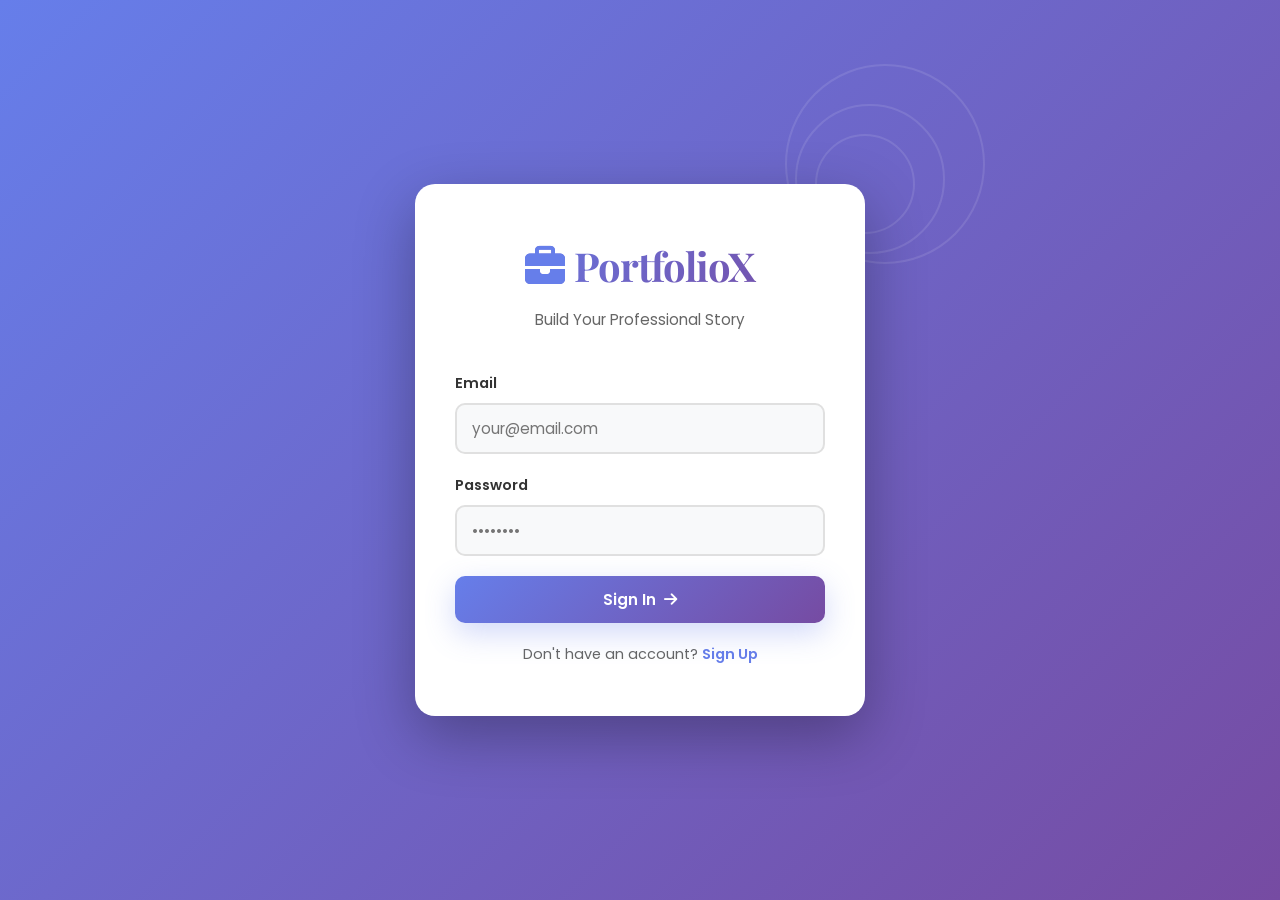
==== index.html @ dae6ba57 "First Commit" ====
<!DOCTYPE html>
<html lang="en">
<head>
    <meta charset="UTF-8">
    <meta name="viewport" content="width=device-width, initial-scale=1.0">
    <title>PortfolioX - Developer Portfolio Builder</title>
    <link rel="stylesheet" href="style.css">
    <link href="https://cdnjs.cloudflare.com/ajax/libs/font-awesome/6.4.0/css/all.min.css" rel="stylesheet">
    <link href="https://fonts.googleapis.com/css2?family=Poppins:wght@300;400;600;700;800&family=Playfair+Display:wght@700&family=Inter:wght@300;400;600&display=swap" rel="stylesheet">
</head>
<body>
    <!-- Auth Section -->
    <div id="authSection" class="auth-section active">
        <!-- Login Form -->
        <div id="loginForm" class="auth-form active">
            <div class="auth-container">
                <div class="auth-header">
                    <h1 class="logo"><i class="fas fa-briefcase"></i> PortfolioX</h1>
                    <p class="subtitle">Build Your Professional Story</p>
                </div>
                <form onsubmit="handleLogin(event)">
                    <div class="form-group">
                        <label for="loginEmail">Email</label>
                        <input type="email" id="loginEmail" required placeholder="your@email.com">
                    </div>
                    <div class="form-group">
                        <label for="loginPassword">Password</label>
                        <input type="password" id="loginPassword" required placeholder="••••••••">
                    </div>
                    <button type="submit" class="btn btn-primary btn-block">
                        <span>Sign In</span>
                        <i class="fas fa-arrow-right"></i>
                    </button>
                </form>
                <p class="auth-toggle">Don't have an account? <a href="#" onclick="toggleAuthForm(event)">Sign Up</a></p>
            </div>
            <div class="auth-decoration">
                <div class="circle circle-1"></div>
                <div class="circle circle-2"></div>
                <div class="circle circle-3"></div>
            </div>
        </div>

        <!-- Signup Form -->
        <div id="signupForm" class="auth-form">
            <div class="auth-container">
                <div class="auth-header">
                    <h1 class="logo"><i class="fas fa-briefcase"></i> PortfolioX</h1>
                    <p class="subtitle">Create Your Account</p>
                </div>
                <form onsubmit="handleSignup(event)">
                    <div class="form-group">
                        <label for="signupName">Full Name</label>
                        <input type="text" id="signupName" required placeholder="John Doe">
                    </div>
                    <div class="form-group">
                        <label for="signupEmail">Email</label>
                        <input type="email" id="signupEmail" required placeholder="your@email.com">
                    </div>
                    <div class="form-group">
                        <label for="signupPassword">Password</label>
                        <input type="password" id="signupPassword" required placeholder="••••••••" minlength="6">
                    </div>
                    <div class="form-group">
                        <label for="signupPassword2">Confirm Password</label>
                        <input type="password" id="signupPassword2" required placeholder="••••••••" minlength="6">
                    </div>
                    <button type="submit" class="btn btn-primary btn-block">
                        <span>Create Account</span>
                        <i class="fas fa-arrow-right"></i>
                    </button>
                </form>
                <p class="auth-toggle">Already have an account? <a href="#" onclick="toggleAuthForm(event)">Sign In</a></p>
            </div>
            <div class="auth-decoration">
                <div class="circle circle-1"></div>
                <div class="circle circle-2"></div>
                <div class="circle circle-3"></div>
            </div>
        </div>
    </div>

    <!-- Main App Section -->
    <div id="appSection" class="app-section">
        <!-- Navigation -->
        <nav class="navbar">
            <div class="nav-brand">
                <i class="fas fa-briefcase"></i> PortfolioX
            </div>
            <div class="nav-tabs">
                <button class="nav-tab active" data-tab="dashboard"><i class="fas fa-th-large"></i> Dashboard</button>
                <button class="nav-tab" data-tab="editor"><i class="fas fa-edit"></i> Editor</button>
                <button class="nav-tab" data-tab="preview"><i class="fas fa-eye"></i> Preview</button>
                <button class="nav-tab" data-tab="settings"><i class="fas fa-cog"></i> Settings</button>
            </div>
            <div class="nav-user">
                <span id="userName" class="username"></span>
                <button class="btn btn-small" onclick="logout()">
                    <i class="fas fa-sign-out-alt"></i>
                </button>
            </div>
        </nav>

        <!-- Dashboard Tab -->
        <div id="dashboard" class="tab-content active">
            <div class="dashboard-header">
                <h2>Welcome back, <span id="dashboardName"></span>! 👋</h2>
                <p>Manage your professional portfolio</p>
            </div>

            <div class="dashboard-grid">
                <!-- Profile Card -->
                <div class="dashboard-card" onclick="switchTab('editor')">
                    <div class="card-icon" style="background: linear-gradient(135deg, #667eea 0%, #764ba2 100%);">
                        <i class="fas fa-user"></i>
                    </div>
                    <h3>Profile</h3>
                    <p>Update your bio and personal info</p>
                    <span class="card-action">Edit <i class="fas fa-arrow-right"></i></span>
                </div>

                <!-- Skills Card -->
                <div class="dashboard-card" onclick="switchTab('editor')">
                    <div class="card-icon" style="background: linear-gradient(135deg, #f093fb 0%, #f5576c 100%);">
                        <i class="fas fa-code"></i>
                    </div>
                    <h3>Skills</h3>
                    <p>Add your technical skills</p>
                    <span class="card-action">Edit <i class="fas fa-arrow-right"></i></span>
                </div>

                <!-- Projects Card -->
                <div class="dashboard-card" onclick="switchTab('editor')">
                    <div class="card-icon" style="background: linear-gradient(135deg, #4facfe 0%, #00f2fe 100%);">
                        <i class="fas fa-project-diagram"></i>
                    </div>
                    <h3>Projects</h3>
                    <p>Showcase your best work</p>
                    <span class="card-action">Edit <i class="fas fa-arrow-right"></i></span>
                </div>

                <!-- Experience Card -->
                <div class="dashboard-card" onclick="switchTab('editor')">
                    <div class="card-icon" style="background: linear-gradient(135deg, #fa709a 0%, #fee140 100%);">
                        <i class="fas fa-briefcase"></i>
                    </div>
                    <h3>Experience</h3>
                    <p>Add your work history</p>
                    <span class="card-action">Edit <i class="fas fa-arrow-right"></i></span>
                </div>

                <!-- Templates Card -->
                <div class="dashboard-card" onclick="switchTab('editor')">
                    <div class="card-icon" style="background: linear-gradient(135deg, #a8edea 0%, #fed6e3 100%);">
                        <i class="fas fa-palette"></i>
                    </div>
                    <h3>Templates</h3>
                    <p>Choose your portfolio design</p>
                    <span class="card-action">Select <i class="fas fa-arrow-right"></i></span>
                </div>

                <!-- Download Card -->
                <div class="dashboard-card" onclick="downloadPortfolio()">
                    <div class="card-icon" style="background: linear-gradient(135deg, #ff9a56 0%, #ff6a88 100%);">
                        <i class="fas fa-download"></i>
                    </div>
                    <h3>Download</h3>
                    <p>Get your portfolio as HTML</p>
                    <span class="card-action">Download <i class="fas fa-arrow-right"></i></span>
                </div>
            </div>
        </div>

        <!-- Editor Tab -->
        <div id="editor" class="tab-content">
            <div class="editor-header">
                <h2>Portfolio Editor</h2>
                <div class="template-selector">
                    <label>Template:</label>
                    <select id="templateSelect" onchange="changeTemplate()">
                        <option value="modern">Modern Minimalist</option>
                        <option value="creative">Creative Professional</option>
                        <option value="elegant">Elegant Classic</option>
                        <option value="vibrant">Vibrant Dynamic</option>
                    </select>
                </div>
            </div>

            <div class="editor-container">
                <!-- Forms Panel -->
                <div class="editor-forms">
                    <div class="form-section">
                        <h3><i class="fas fa-user-circle"></i> Personal Info</h3>
                        <div class="form-group">
                            <label>Profile Picture</label>
                            <div class="profile-picture-upload">
                                <input type="file" id="profilePictureInput" accept="image/*" onchange="handleProfilePictureUpload(event)">
                                <div class="profile-picture-preview">
                                    <img id="profilePicturePreview" src="" alt="Profile Picture" style="display: none;">
                                    <div class="profile-picture-placeholder" id="profilePicturePlaceholder">
                                        <i class="fas fa-camera"></i>
                                        <span>Click to upload photo</span>
                                    </div>
                                </div>
                                <button type="button" class="btn btn-secondary" onclick="removeProfilePicture()" style="margin-top: 10px;">Remove Picture</button>
                            </div>
                        </div>
                        <div class="form-group">
                            <label>Full Name</label>
                            <input type="text" id="formName" placeholder="Your Full Name" onchange="updatePreview()">
                        </div>
                        <div class="form-group">
                            <label>Email</label>
                            <input type="email" id="formEmail" placeholder="your@email.com" onchange="updatePreview()">
                        </div>
                        <div class="form-group">
                            <label>Phone</label>
                            <input type="tel" id="formPhone" placeholder="+1 (555) 123-4567" onchange="updatePreview()">
                        </div>
                        <div class="form-group">
                            <label>Location</label>
                            <input type="text" id="formLocation" placeholder="City, Country" onchange="updatePreview()">
                        </div>
                        <div class="form-group">
                            <label>Professional Title</label>
                            <input type="text" id="formTitle" placeholder="e.g., Full Stack Developer" onchange="updatePreview()">
                        </div>
                        <div class="form-group">
                            <label>Bio</label>
                            <textarea id="formBio" placeholder="Tell your professional story..." onchange="updatePreview()"></textarea>
                            <button type="button" class="btn btn-small btn-secondary" onclick="generateBio()">
                                <i class="fas fa-sparkles"></i> Generate with AI
                            </button>
                        </div>
                    </div>

                    <div class="form-section">
                        <h3><i class="fas fa-code"></i> Skills</h3>
                        <div id="skillsList" class="list-container"></div>
                        <button type="button" class="btn btn-secondary" onclick="addSkill()">+ Add Skill</button>
                    </div>

                    <div class="form-section">
                        <h3><i class="fas fa-briefcase"></i> Experience</h3>
                        <div id="experienceList" class="list-container"></div>
                        <button type="button" class="btn btn-secondary" onclick="addExperience()">+ Add Experience</button>
                    </div>

                    <div class="form-section">
                        <h3><i class="fas fa-project-diagram"></i> Projects</h3>
                        <div id="projectsList" class="list-container"></div>
                        <button type="button" class="btn btn-secondary" onclick="addProject()">+ Add Project</button>
                    </div>

                    <div class="form-section">
                        <h3><i class="fas fa-link"></i> Social Links</h3>
                        <div id="socialList" class="list-container"></div>
                        <button type="button" class="btn btn-secondary" onclick="addSocial()">+ Add Link</button>
                    </div>
                </div>

                <!-- Preview Panel -->
                <div class="editor-preview">
                    <div class="preview-header">
                        <h3>Live Preview</h3>
                        <span class="preview-info">Updates in real-time</span>
                    </div>
                    <div id="livePreview" class="preview-content"></div>
                </div>
            </div>
        </div>

        <!-- Preview Tab -->
        <div id="preview" class="tab-content">
            <div class="preview-header-section">
                <h2>Portfolio Preview</h2>
                <div class="preview-actions">
                    <button class="btn btn-secondary" onclick="copyPublicUrl()">
                        <i class="fas fa-link"></i> Copy Public Link
                    </button>
                    <button class="btn btn-secondary" onclick="downloadPortfolio()">
                        <i class="fas fa-download"></i> Download
                    </button>
                </div>
            </div>
            <div id="fullPreview" class="full-preview"></div>
        </div>

        <!-- Settings Tab -->
        <div id="settings" class="tab-content">
            <div class="settings-container">
                <h2>Settings</h2>

                <div class="settings-section">
                    <h3>Account</h3>
                    <div class="settings-item">
                        <div class="settings-info">
                            <h4>Email</h4>
                            <p id="settingsEmail"></p>
                        </div>
                    </div>
                    <div class="settings-item">
                        <div class="settings-info">
                            <h4>Name</h4>
                            <p id="settingsName"></p>
                        </div>
                        <button class="btn btn-small btn-secondary" onclick="changePassword()">Change</button>
                    </div>
                </div>

                <div class="settings-section">
                    <h3>Portfolio</h3>
                    <div class="settings-item">
                        <div class="settings-info">
                            <h4>Public URL</h4>
                            <p id="publicUrl" class="url-display"></p>
                        </div>
                        <button class="btn btn-small btn-secondary" onclick="copyPublicUrl()">Copy</button>
                    </div>
                    <div class="settings-item">
                        <div class="settings-info">
                            <h4>Privacy</h4>
                            <p>Your portfolio is publicly visible</p>
                        </div>
                    </div>
                </div>

                <div class="settings-section danger">
                    <h3>Danger Zone</h3>
                    <button class="btn btn-danger" onclick="clearAllData()">
                        <i class="fas fa-trash"></i> Clear All Data
                    </button>
                    <button class="btn btn-danger" onclick="logout()">
                        <i class="fas fa-sign-out-alt"></i> Logout
                    </button>
                </div>
            </div>
        </div>
    </div>

    <!-- Modal for public portfolio view -->
    <div id="publicModal" class="modal">
        <div class="modal-content modal-large">
            <button class="modal-close" onclick="closePublicModal()">
                <i class="fas fa-times"></i>
            </button>
            <div id="publicPortfolioView"></div>
        </div>
    </div>

    <!-- Modal for AI Generation -->
    <div id="aiModal" class="modal">
        <div class="modal-content">
            <button class="modal-close" onclick="closeAiModal()">
                <i class="fas fa-times"></i>
            </button>
            <h2>AI-Powered Bio Generator</h2>
            <p>Generate a professional bio based on your information:</p>
            <div class="form-group">
                <label>Years of Experience</label>
                <input type="number" id="aiYears" min="0" max="60" placeholder="5">
            </div>
            <div class="form-group">
                <label>Main Specialization</label>
                <input type="text" id="aiSpecialty" placeholder="e.g., Web Development, Data Science">
            </div>
            <div class="form-group">
                <label>Key Achievements</label>
                <textarea id="aiAchievements" placeholder="e.g., Built 10+ production apps, Led team of 5"></textarea>
            </div>
            <button class="btn btn-primary btn-block" onclick="generateAiBio()">
                <i class="fas fa-sparkles"></i> Generate Bio
            </button>
            <div id="aiOutput" class="ai-output"></div>
        </div>
    </div>

    <!-- Notification Toast -->
    <div id="toast" class="toast"></div>

    <script src="script.js"></script>
</body>
</html>
---- style.css ----
* {
    margin: 0;
    padding: 0;
    box-sizing: border-box;
}

:root {
    --primary: #667eea;
    --secondary: #764ba2;
    --accent: #f093fb;
    --success: #4facfe;
    --warning: #fa709a;
    --danger: #ff6b6b;
    --dark: #1a1a2e;
    --light: #f8f9fa;
    --text: #333;
    --text-light: #666;
    --border: #e0e0e0;
}

body {
    font-family: 'Poppins', sans-serif;
    background: linear-gradient(135deg, #667eea 0%, #764ba2 100%);
    color: var(--text);
    line-height: 1.6;
    min-height: 100vh;
}

html, body {
    width: 100%;
    height: 100%;
    overflow-x: hidden;
}

/* ===== ANIMATIONS ===== */
@keyframes fadeIn {
    from {
        opacity: 0;
        transform: translateY(20px);
    }
    to {
        opacity: 1;
        transform: translateY(0);
    }
}

@keyframes slideIn {
    from {
        opacity: 0;
        transform: translateX(-20px);
    }
    to {
        opacity: 1;
        transform: translateX(0);
    }
}

@keyframes slideInRight {
    from {
        opacity: 0;
        transform: translateX(20px);
    }
    to {
        opacity: 1;
        transform: translateX(0);
    }
}

@keyframes bounce {
    0%, 100% { transform: translateY(0); }
    50% { transform: translateY(-10px); }
}

@keyframes float {
    0%, 100% { transform: translateY(0px); }
    50% { transform: translateY(-15px); }
}

@keyframes glow {
    0%, 100% { box-shadow: 0 0 20px rgba(102, 126, 234, 0.4); }
    50% { box-shadow: 0 0 40px rgba(102, 126, 234, 0.8); }
}

@keyframes shimmer {
    0% { background-position: -1000px 0; }
    100% { background-position: 1000px 0; }
}

@keyframes rotateCircle {
    from { transform: rotate(0deg); }
    to { transform: rotate(360deg); }
}

@keyframes pulse {
    0%, 100% { transform: scale(1); opacity: 1; }
    50% { transform: scale(1.05); opacity: 0.8; }
}

/* ===== TYPOGRAPHY ===== */
h1, h2, h3 {
    font-family: 'Playfair Display', serif;
    font-weight: 700;
    letter-spacing: -1px;
}

h1 { font-size: 3.5rem; }
h2 { font-size: 2.5rem; }
h3 { font-size: 1.5rem; }

p { color: var(--text-light); }

/* ===== AUTH SECTION ===== */
.auth-section {
    display: flex;
    align-items: center;
    justify-content: center;
    min-height: 100vh;
    padding: 20px;
}

.auth-section.active {
    animation: fadeIn 0.5s ease-out;
}

.auth-form {
    display: none;
    width: 100%;
    max-width: 450px;
    position: relative;
    z-index: 10;
}

.auth-form.active {
    display: block;
    animation: fadeIn 0.5s ease-out;
}

.auth-container {
    background: white;
    padding: 50px 40px;
    border-radius: 20px;
    box-shadow: 0 20px 60px rgba(0, 0, 0, 0.3);
    position: relative;
    z-index: 2;
}

.auth-header {
    text-align: center;
    margin-bottom: 40px;
}

.logo {
    color: linear-gradient(135deg, var(--primary), var(--secondary));
    margin-bottom: 10px;
    font-size: 2.5rem;
    display: flex;
    align-items: center;
    justify-content: center;
    gap: 10px;
    background: linear-gradient(135deg, var(--primary), var(--secondary));
    -webkit-background-clip: text;
    -webkit-text-fill-color: transparent;
    background-clip: text;
}

.logo i {
    -webkit-text-fill-color: var(--primary);
}

.subtitle {
    color: var(--text-light);
    font-size: 0.95rem;
    margin-top: 5px;
}

.form-group {
    margin-bottom: 20px;
}

.form-group label {
    display: block;
    margin-bottom: 8px;
    font-weight: 600;
    color: var(--text);
    font-size: 0.9rem;
}

.form-group input,
.form-group textarea,
.form-group select {
    width: 100%;
    padding: 12px 15px;
    border: 2px solid var(--border);
    border-radius: 10px;
    font-family: inherit;
    font-size: 0.95rem;
    transition: all 0.3s ease;
    background: var(--light);
}

.form-group input:focus,
.form-group textarea:focus,
.form-group select:focus {
    outline: none;
    border-color: var(--primary);
    background: white;
    box-shadow: 0 0 0 3px rgba(102, 126, 234, 0.1);
}

.auth-toggle {
    text-align: center;
    margin-top: 20px;
    color: var(--text-light);
    font-size: 0.9rem;
}

.auth-toggle a {
    color: var(--primary);
    text-decoration: none;
    font-weight: 600;
    cursor: pointer;
    transition: all 0.3s ease;
}

.auth-toggle a:hover {
    color: var(--secondary);
    text-decoration: underline;
}

.auth-decoration {
    position: absolute;
    top: -50px;
    right: -50px;
    width: 200px;
    height: 200px;
    opacity: 0.1;
}

.circle {
    position: absolute;
    border-radius: 50%;
    border: 2px solid white;
    animation: rotateCircle 20s linear infinite;
}

.circle-1 {
    width: 100px;
    height: 100px;
    top: 0;
    right: 0;
}

.circle-2 {
    width: 150px;
    height: 150px;
    top: -30px;
    right: -30px;
    animation-duration: 25s;
    animation-direction: reverse;
}

.circle-3 {
    width: 200px;
    height: 200px;
    top: -70px;
    right: -70px;
    animation-duration: 30s;
}

/* ===== BUTTONS ===== */
.btn {
    padding: 12px 24px;
    border: none;
    border-radius: 10px;
    font-family: inherit;
    font-size: 0.95rem;
    font-weight: 600;
    cursor: pointer;
    transition: all 0.3s ease;
    display: inline-flex;
    align-items: center;
    justify-content: center;
    gap: 8px;
    position: relative;
    overflow: hidden;
}

.btn::before {
    content: '';
    position: absolute;
    top: 50%;
    left: 50%;
    width: 0;
    height: 0;
    border-radius: 50%;
    background: rgba(255, 255, 255, 0.5);
    transform: translate(-50%, -50%);
    transition: width 0.6s, height 0.6s;
}

.btn:hover::before {
    width: 300px;
    height: 300px;
}

.btn-primary {
    background: linear-gradient(135deg, var(--primary), var(--secondary));
    color: white;
    box-shadow: 0 10px 30px rgba(102, 126, 234, 0.3);
}

.btn-primary:hover {
    transform: translateY(-2px);
    box-shadow: 0 15px 40px rgba(102, 126, 234, 0.4);
}

.btn-secondary {
    background: linear-gradient(135deg, #f093fb 0%, #f5576c 100%);
    color: white;
    box-shadow: 0 10px 30px rgba(240, 147, 251, 0.3);
}

.btn-secondary:hover {
    transform: translateY(-2px);
    box-shadow: 0 15px 40px rgba(240, 147, 251, 0.4);
}

.btn-danger {
    background: linear-gradient(135deg, #ff6b6b, #ff8e8e);
    color: white;
}

.btn-danger:hover {
    transform: translateY(-2px);
    box-shadow: 0 15px 40px rgba(255, 107, 107, 0.4);
}

.btn-small {
    padding: 8px 16px;
    font-size: 0.85rem;
}

.btn-block {
    width: 100%;
}

.btn i {
    position: relative;
    z-index: 1;
}

/* ===== APP SECTION ===== */
.app-section {
    display: none;
    flex-direction: column;
    height: 100vh;
    background: linear-gradient(135deg, #f8f9fa 0%, #e9ecef 100%);
}

.app-section.active {
    display: flex;
    animation: fadeIn 0.5s ease-out;
}

.navbar {
    background: white;
    padding: 15px 30px;
    box-shadow: 0 2px 20px rgba(0, 0, 0, 0.1);
    display: flex;
    justify-content: space-between;
    align-items: center;
    gap: 40px;
    position: sticky;
    top: 0;
    z-index: 100;
    border-bottom: 3px solid transparent;
    background-image: linear-gradient(white, white), linear-gradient(135deg, var(--primary), var(--secondary));
    background-origin: border-box;
    background-clip: padding-box, border-box;
}

.nav-brand {
    font-size: 1.5rem;
    font-weight: 700;
    background: linear-gradient(135deg, var(--primary), var(--secondary));
    -webkit-background-clip: text;
    -webkit-text-fill-color: transparent;
    background-clip: text;
    display: flex;
    align-items: center;
    gap: 10px;
    white-space: nowrap;
}

.nav-brand i {
    -webkit-text-fill-color: var(--primary);
}

.nav-tabs {
    display: flex;
    gap: 10px;
    flex: 1;
    justify-content: center;
}

.nav-tab {
    padding: 10px 20px;
    border: none;
    background: transparent;
    color: var(--text-light);
    font-weight: 600;
    cursor: pointer;
    border-radius: 8px;
    transition: all 0.3s ease;
    display: flex;
    align-items: center;
    gap: 8px;
    font-family: inherit;
}

.nav-tab:hover {
    background: linear-gradient(135deg, rgba(102, 126, 234, 0.1), rgba(118, 75, 162, 0.1));
    color: var(--primary);
}

.nav-tab.active {
    background: linear-gradient(135deg, var(--primary), var(--secondary));
    color: white;
    box-shadow: 0 5px 20px rgba(102, 126, 234, 0.3);
}

.nav-user {
    display: flex;
    align-items: center;
    gap: 15px;
}

.username {
    font-weight: 600;
    color: var(--text);
}

/* ===== TAB CONTENT ===== */
.tab-content {
    display: none;
    flex: 1;
    overflow-y: auto;
    padding: 40px;
    animation: slideInRight 0.4s ease-out;
}

.tab-content.active {
    display: block;
}

/* ===== DASHBOARD ===== */
.dashboard-header {
    margin-bottom: 40px;
    animation: fadeIn 0.5s ease-out;
}

.dashboard-header h2 {
    font-size: 2.5rem;
    color: var(--text);
    margin-bottom: 10px;
}

.dashboard-header p {
    font-size: 1.1rem;
    color: var(--text-light);
}

.dashboard-grid {
    display: grid;
    grid-template-columns: repeat(auto-fit, minmax(280px, 1fr));
    gap: 25px;
}

.dashboard-card {
    background: white;
    padding: 30px;
    border-radius: 15px;
    box-shadow: 0 5px 20px rgba(0, 0, 0, 0.08);
    cursor: pointer;
    transition: all 0.3s ease;
    border: 2px solid transparent;
    position: relative;
    overflow: hidden;
    animation: fadeIn 0.5s ease-out;
}

.dashboard-card::before {
    content: '';
    position: absolute;
    top: -50%;
    right: -50%;
    width: 100%;
    height: 100%;
    background: linear-gradient(135deg, rgba(255, 255, 255, 0.3), transparent);
    opacity: 0;
    transition: all 0.5s ease;
    transform: rotate(45deg);
}

.dashboard-card:hover {
    transform: translateY(-10px);
    box-shadow: 0 15px 40px rgba(0, 0, 0, 0.15);
    border-color: rgba(102, 126, 234, 0.3);
}

.dashboard-card:hover::before {
    opacity: 1;
}

.card-icon {
    width: 60px;
    height: 60px;
    border-radius: 12px;
    display: flex;
    align-items: center;
    justify-content: center;
    color: white;
    font-size: 1.5rem;
    margin-bottom: 20px;
    box-shadow: 0 5px 20px rgba(102, 126, 234, 0.3);
}

.dashboard-card h3 {
    color: var(--text);
    margin-bottom: 10px;
    font-size: 1.3rem;
}

.dashboard-card p {
    color: var(--text-light);
    font-size: 0.9rem;
    margin-bottom: 15px;
}

.card-action {
    color: var(--primary);
    font-weight: 600;
    font-size: 0.9rem;
    display: inline-flex;
    align-items: center;
    gap: 5px;
    transition: all 0.3s ease;
}

.dashboard-card:hover .card-action {
    gap: 10px;
}

/* ===== EDITOR ===== */
.editor-header {
    display: flex;
    justify-content: space-between;
    align-items: center;
    margin-bottom: 30px;
    flex-wrap: wrap;
    gap: 20px;
}

.editor-header h2 {
    color: var(--text);
}

.template-selector {
    display: flex;
    align-items: center;
    gap: 15px;
}

.template-selector label {
    font-weight: 600;
    color: var(--text);
}

.template-selector select {
    padding: 10px 15px;
    border: 2px solid var(--border);
    border-radius: 8px;
    font-family: inherit;
    cursor: pointer;
    background: white;
    color: var(--text);
    transition: all 0.3s ease;
}

.template-selector select:hover,
.template-selector select:focus {
    border-color: var(--primary);
}

.editor-container {
    display: grid;
    grid-template-columns: 1fr 1fr;
    gap: 25px;
    max-height: 70vh;
}

.editor-forms {
    background: white;
    border-radius: 15px;
    padding: 25px;
    box-shadow: 0 5px 20px rgba(0, 0, 0, 0.08);
    overflow-y: auto;
}

.form-section {
    margin-bottom: 30px;
    padding-bottom: 25px;
    border-bottom: 2px solid var(--border);
}

.form-section:last-child {
    border-bottom: none;
}

.form-section h3 {
    color: var(--text);
    margin-bottom: 20px;
    display: flex;
    align-items: center;
    gap: 10px;
    font-size: 1.2rem;
}

.form-section h3 i {
    color: var(--primary);
}

.profile-picture-upload {
    position: relative;
    display: inline-block;
    margin-bottom: 20px;
}

#profilePictureInput {
    position: absolute;
    opacity: 0;
    width: 100%;
    height: 100%;
    cursor: pointer;
}

.profile-picture-preview {
    width: 120px;
    height: 120px;
    border-radius: 50%;
    overflow: hidden;
    border: 3px solid var(--primary);
    box-shadow: 0 5px 20px rgba(102, 126, 234, 0.3);
    position: relative;
}

#profilePicturePreview {
    width: 100%;
    height: 100%;
    object-fit: cover;
}

.profile-picture-placeholder {
    width: 100%;
    height: 100%;
    background: linear-gradient(135deg, rgba(102, 126, 234, 0.1), rgba(118, 75, 162, 0.1));
    display: flex;
    flex-direction: column;
    align-items: center;
    justify-content: center;
    color: var(--primary);
    border: 2px dashed var(--primary);
    border-radius: 50%;
    transition: all 0.3s ease;
}

.profile-picture-placeholder:hover {
    background: linear-gradient(135deg, rgba(102, 126, 234, 0.2), rgba(118, 75, 162, 0.2));
    border-color: var(--secondary);
}

.profile-picture-placeholder i {
    font-size: 2rem;
    margin-bottom: 5px;
}

.profile-picture-placeholder span {
    font-size: 0.8rem;
    font-weight: 600;
}

.list-container {
    margin-bottom: 15px;
}

.list-item {
    background: var(--light);
    padding: 15px;
    border-radius: 10px;
    margin-bottom: 10px;
    display: flex;
    justify-content: space-between;
    align-items: center;
    animation: slideIn 0.3s ease-out;
}

.list-item input {
    flex: 1;
    margin-right: 10px;
    padding: 8px 12px;
    border: 1px solid var(--border);
    border-radius: 6px;
}

.list-item button {
    padding: 6px 12px;
    background: var(--danger);
    color: white;
    border: none;
    border-radius: 6px;
    cursor: pointer;
    font-size: 0.8rem;
    transition: all 0.3s ease;
}

.list-item button:hover {
    background: #ff5252;
}

.editor-preview {
    background: white;
    border-radius: 15px;
    padding: 25px;
    box-shadow: 0 5px 20px rgba(0, 0, 0, 0.08);
    display: flex;
    flex-direction: column;
    overflow: hidden;
}

.preview-header {
    margin-bottom: 20px;
    display: flex;
    justify-content: space-between;
    align-items: center;
}

.preview-header h3 {
    color: var(--text);
    font-size: 1.2rem;
}

.preview-info {
    color: var(--success);
    font-size: 0.8rem;
    font-weight: 600;
    display: flex;
    align-items: center;
    gap: 5px;
}

.preview-info::before {
    content: '';
    display: inline-block;
    width: 8px;
    height: 8px;
    background: var(--success);
    border-radius: 50%;
    animation: pulse 2s ease-in-out infinite;
}

.preview-content {
    flex: 1;
    overflow-y: auto;
    background: white;
    border-radius: 10px;
    padding: 20px;
}

/* ===== PORTFOLIO TEMPLATES ===== */
.portfolio-modern,
.portfolio-creative,
.portfolio-elegant,
.portfolio-vibrant {
    animation: fadeIn 0.5s ease-out;
}

.portfolio-header {
    text-align: center;
    padding: 40px 0;
    margin-bottom: 40px;
    background: linear-gradient(135deg, rgba(102, 126, 234, 0.1), rgba(118, 75, 162, 0.1));
    border-radius: 15px;
}

.profile-picture-container {
    margin-bottom: 20px;
}

.portfolio-profile-pic {
    width: 120px;
    height: 120px;
    border-radius: 50%;
    object-fit: cover;
    border: 4px solid var(--primary);
    box-shadow: 0 8px 25px rgba(102, 126, 234, 0.3);
}

.portfolio-name {
    font-size: 2.5rem;
    color: var(--text);
    margin-bottom: 10px;
}

.portfolio-title {
    font-size: 1.3rem;
    color: var(--primary);
    font-weight: 600;
}

.portfolio-location {
    color: var(--text-light);
    font-size: 0.95rem;
    margin-top: 5px;
}

.portfolio-bio {
    background: white;
    padding: 25px;
    border-radius: 10px;
    margin-bottom: 30px;
    border-left: 4px solid var(--primary);
    line-height: 1.8;
    color: var(--text);
}

.portfolio-section {
    margin-bottom: 30px;
}

.portfolio-section-title {
    font-size: 1.5rem;
    color: var(--text);
    margin-bottom: 20px;
    padding-bottom: 10px;
    border-bottom: 3px solid var(--primary);
    display: inline-block;
}

.skills-grid {
    display: grid;
    grid-template-columns: repeat(auto-fit, minmax(120px, 1fr));
    gap: 15px;
}

.skill-tag {
    background: linear-gradient(135deg, var(--primary), var(--secondary));
    color: white;
    padding: 10px 15px;
    border-radius: 20px;
    text-align: center;
    font-weight: 600;
    font-size: 0.9rem;
    box-shadow: 0 5px 15px rgba(102, 126, 234, 0.3);
    animation: fadeIn 0.5s ease-out;
}

.portfolio-item {
    background: white;
    padding: 20px;
    border-radius: 10px;
    margin-bottom: 15px;
    border-left: 4px solid var(--primary);
    box-shadow: 0 2px 10px rgba(0, 0, 0, 0.08);
    animation: slideIn 0.3s ease-out;
}

.portfolio-item-title {
    font-weight: 700;
    color: var(--text);
    margin-bottom: 5px;
    font-size: 1.1rem;
}

.portfolio-item-subtitle {
    color: var(--primary);
    font-weight: 600;
    font-size: 0.9rem;
    margin-bottom: 8px;
}

.portfolio-item-description {
    color: var(--text-light);
    font-size: 0.9rem;
    line-height: 1.6;
}

.social-links {
    display: flex;
    gap: 15px;
    margin-top: 20px;
    flex-wrap: wrap;
}

.social-link {
    display: inline-flex;
    align-items: center;
    justify-content: center;
    width: 45px;
    height: 45px;
    border-radius: 50%;
    background: linear-gradient(135deg, var(--primary), var(--secondary));
    color: white;
    text-decoration: none;
    transition: all 0.3s ease;
    box-shadow: 0 5px 15px rgba(102, 126, 234, 0.3);
}

.social-link:hover {
    transform: translateY(-5px) scale(1.1);
    box-shadow: 0 10px 25px rgba(102, 126, 234, 0.4);
}

/* Creative Template */
.portfolio-creative .portfolio-header {
    background: linear-gradient(135deg, #f093fb 0%, #f5576c 100%);
    color: white;
    padding: 50px;
    border-radius: 0;
}

.portfolio-creative .portfolio-name {
    color: white;
    animation: float 3s ease-in-out infinite;
}

.portfolio-creative .portfolio-title {
    color: #fff;
}

.portfolio-creative .skill-tag {
    background: linear-gradient(135deg, #f093fb, #f5576c);
}

/* Elegant Template */
.portfolio-elegant {
    background: linear-gradient(to right, #f8f9fa, #e9ecef);
}

.portfolio-elegant .portfolio-header {
    background: var(--dark);
    color: white;
    border-radius: 0;
}

.portfolio-elegant .portfolio-name {
    color: white;
}

.portfolio-elegant .portfolio-title {
    color: #a8edea;
}

.portfolio-elegant .portfolio-section-title {
    color: var(--dark);
    border-bottom-color: var(--dark);
}

/* Vibrant Template */
.portfolio-vibrant {
    background: linear-gradient(135deg, #667eea 0%, #764ba2 100%);
}

.portfolio-vibrant .portfolio-header {
    background: rgba(255, 255, 255, 0.1);
    border-radius: 20px;
    color: white;
    backdrop-filter: blur(10px);
}

.portfolio-vibrant .portfolio-name {
    color: white;
}

.portfolio-vibrant .portfolio-title {
    background: linear-gradient(135deg, #4facfe, #00f2fe);
    -webkit-background-clip: text;
    -webkit-text-fill-color: transparent;
    background-clip: text;
}

.portfolio-vibrant .portfolio-section-title {
    color: white;
    border-bottom-color: #4facfe;
}

.portfolio-vibrant .portfolio-item {
    background: rgba(255, 255, 255, 0.95);
    border-left-color: #4facfe;
}

/* ===== SETTINGS ===== */
.settings-container {
    max-width: 600px;
}

.settings-container h2 {
    color: var(--text);
    margin-bottom: 30px;
}

.settings-section {
    background: white;
    padding: 25px;
    border-radius: 15px;
    margin-bottom: 20px;
    box-shadow: 0 5px 20px rgba(0, 0, 0, 0.08);
}

.settings-section h3 {
    color: var(--text);
    margin-bottom: 20px;
    font-size: 1.1rem;
    display: flex;
    align-items: center;
    gap: 10px;
}

.settings-item {
    display: flex;
    justify-content: space-between;
    align-items: center;
    padding: 15px 0;
    border-bottom: 1px solid var(--border);
}

.settings-item:last-child {
    border-bottom: none;
}

.settings-info h4 {
    color: var(--text);
    margin-bottom: 5px;
    font-weight: 600;
}

.settings-info p {
    color: var(--text-light);
    font-size: 0.9rem;
}

.url-display {
    background: var(--light);
    padding: 10px;
    border-radius: 6px;
    font-family: 'Courier New', monospace;
    font-size: 0.85rem;
    word-break: break-all;
}

.settings-section.danger {
    border: 2px solid var(--danger);
    background: rgba(255, 107, 107, 0.05);
}

.settings-section.danger h3 {
    color: var(--danger);
}

.settings-section.danger .btn {
    width: 100%;
    margin-top: 10px;
}

/* ===== MODAL ===== */
.modal {
    display: none;
    position: fixed;
    top: 0;
    left: 0;
    right: 0;
    bottom: 0;
    background: rgba(0, 0, 0, 0.6);
    backdrop-filter: blur(5px);
    z-index: 1000;
    align-items: center;
    justify-content: center;
    padding: 20px;
    animation: fadeIn 0.3s ease-out;
}

.modal.active {
    display: flex;
}

.modal-content {
    background: white;
    padding: 40px;
    border-radius: 20px;
    max-height: 90vh;
    overflow-y: auto;
    position: relative;
    max-width: 500px;
    box-shadow: 0 20px 60px rgba(0, 0, 0, 0.3);
    animation: slideInRight 0.4s ease-out;
}

.modal-large {
    max-width: 90vw;
    max-height: 90vh;
}

.modal-close {
    position: absolute;
    top: 20px;
    right: 20px;
    width: 40px;
    height: 40px;
    border: none;
    background: var(--light);
    border-radius: 50%;
    cursor: pointer;
    font-size: 1.2rem;
    color: var(--text);
    transition: all 0.3s ease;
    display: flex;
    align-items: center;
    justify-content: center;
}

.modal-close:hover {
    background: var(--danger);
    color: white;
}

.modal-content h2 {
    color: var(--text);
    margin-bottom: 20px;
}

.ai-output {
    background: linear-gradient(135deg, rgba(102, 126, 234, 0.1), rgba(118, 75, 162, 0.1));
    padding: 20px;
    border-radius: 10px;
    margin-top: 20px;
    border-left: 4px solid var(--primary);
    line-height: 1.8;
    color: var(--text);
    display: none;
}

.ai-output.visible {
    display: block;
    animation: slideIn 0.3s ease-out;
}

/* ===== TOAST NOTIFICATION ===== */
.toast {
    position: fixed;
    bottom: 30px;
    right: 30px;
    background: linear-gradient(135deg, var(--primary), var(--secondary));
    color: white;
    padding: 15px 25px;
    border-radius: 10px;
    box-shadow: 0 10px 30px rgba(102, 126, 234, 0.3);
    display: none;
    animation: slideInRight 0.3s ease-out;
    z-index: 2000;
    max-width: 300px;
}

.toast.show {
    display: block;
}

/* ===== SCROLLBAR ===== */
::-webkit-scrollbar {
    width: 8px;
    height: 8px;
}

::-webkit-scrollbar-track {
    background: var(--light);
    border-radius: 10px;
}

::-webkit-scrollbar-thumb {
    background: linear-gradient(135deg, var(--primary), var(--secondary));
    border-radius: 10px;
}

::-webkit-scrollbar-thumb:hover {
    background: linear-gradient(135deg, var(--secondary), var(--primary));
}

/* ===== RESPONSIVE ===== */
@media (max-width: 1200px) {
    .editor-container {
        grid-template-columns: 1fr;
        max-height: none;
    }
}

@media (max-width: 768px) {
    h1 { font-size: 2.5rem; }
    h2 { font-size: 1.8rem; }
    h3 { font-size: 1.2rem; }

    .navbar {
        flex-direction: column;
        gap: 15px;
        padding: 20px;
    }

    .nav-tabs {
        flex-wrap: wrap;
        justify-content: center;
    }

    .nav-tab {
        padding: 8px 15px;
        font-size: 0.85rem;
    }

    .tab-content {
        padding: 20px;
    }

    .dashboard-grid {
        grid-template-columns: 1fr;
    }

    .editor-forms {
        padding: 15px;
    }

    .auth-container {
        padding: 30px 20px;
    }

    .editor-header {
        flex-direction: column;
        align-items: flex-start;
    }

    .template-selector {
        width: 100%;
    }

    .template-selector select {
        flex: 1;
    }

    .skills-grid {
        grid-template-columns: repeat(2, 1fr);
    }

    .social-links {
        justify-content: center;
    }

    .modal-content {
        max-width: 95vw;
        padding: 30px 20px;
    }

    .settings-container {
        max-width: 100%;
    }
}

@media (max-width: 480px) {
    .navbar {
        padding: 15px;
    }

    .nav-brand {
        font-size: 1.2rem;
    }

    .nav-tabs {
        gap: 5px;
    }

    .nav-tab {
        padding: 6px 10px;
        font-size: 0.75rem;
    }

    .nav-tab i {
        display: none;
    }

    .dashboard-header h2 {
        font-size: 1.8rem;
    }

    .portfolio-name {
        font-size: 1.8rem;
    }

    .modal-content {
        padding: 20px;
    }

    .btn {
        padding: 10px 16px;
        font-size: 0.85rem;
    }

    .form-group input,
    .form-group textarea {
        padding: 10px 12px;
        font-size: 16px;
    }
}

/* ===== UTILITY CLASSES ===== */
.full-preview {
    background: white;
    border-radius: 15px;
    padding: 30px;
    box-shadow: 0 5px 20px rgba(0, 0, 0, 0.08);
}

.preview-actions {
    display: flex;
    gap: 10px;
}

.preview-header-section {
    display: flex;
    justify-content: space-between;
    align-items: center;
    margin-bottom: 30px;
    flex-wrap: wrap;
    gap: 20px;
}
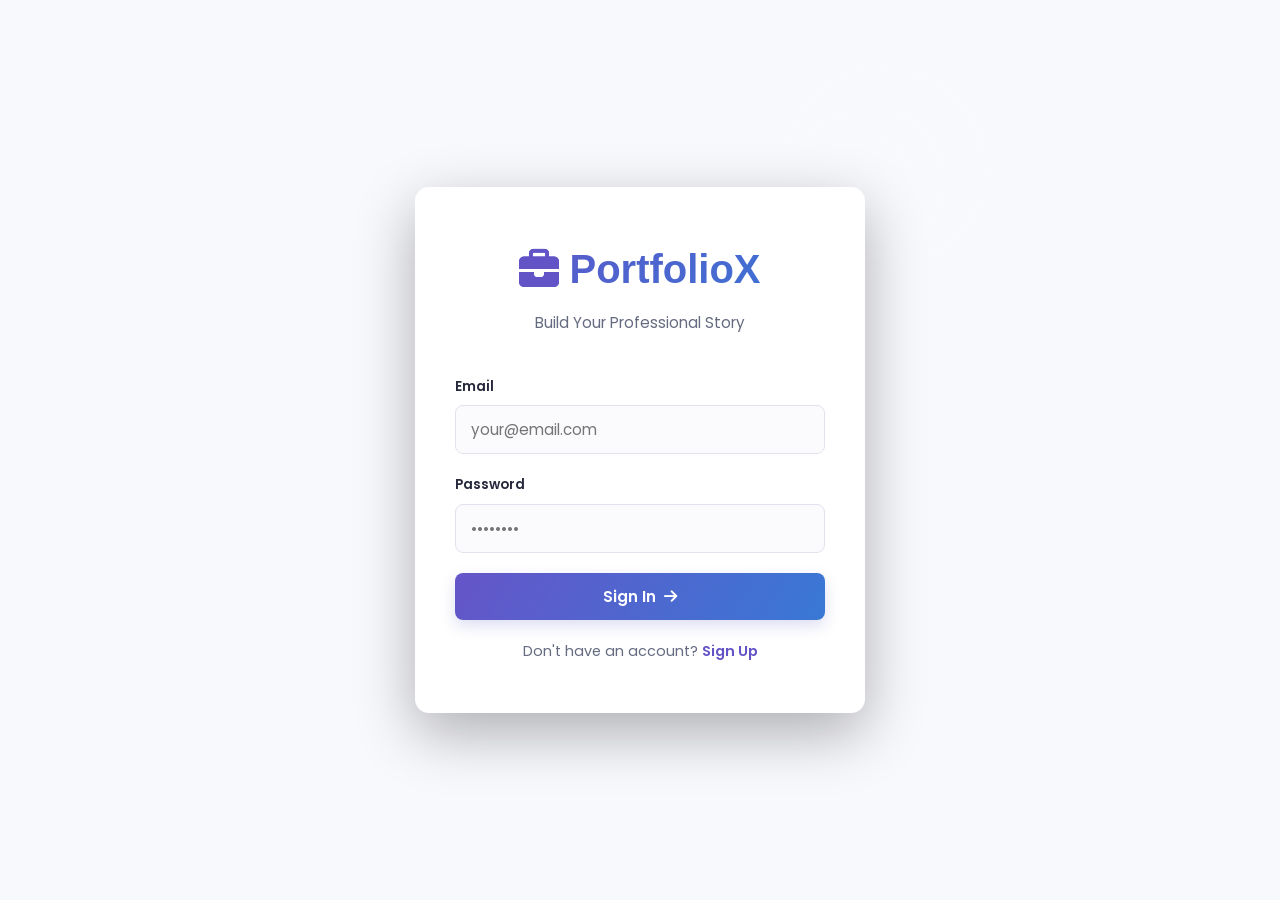
==== commit 57bd6d6f: "Improve portfolio builder UI" ====
--- a/index.html
+++ b/index.html
@@ -80,304 +80,7 @@
         </div>
     </div>
 
-    <!-- Main App Section -->
-    <div id="appSection" class="app-section">
-        <!-- Navigation -->
-        <nav class="navbar">
-            <div class="nav-brand">
-                <i class="fas fa-briefcase"></i> PortfolioX
-            </div>
-            <div class="nav-tabs">
-                <button class="nav-tab active" data-tab="dashboard"><i class="fas fa-th-large"></i> Dashboard</button>
-                <button class="nav-tab" data-tab="editor"><i class="fas fa-edit"></i> Editor</button>
-                <button class="nav-tab" data-tab="preview"><i class="fas fa-eye"></i> Preview</button>
-                <button class="nav-tab" data-tab="settings"><i class="fas fa-cog"></i> Settings</button>
-            </div>
-            <div class="nav-user">
-                <span id="userName" class="username"></span>
-                <button class="btn btn-small" onclick="logout()">
-                    <i class="fas fa-sign-out-alt"></i>
-                </button>
-            </div>
-        </nav>
-
-        <!-- Dashboard Tab -->
-        <div id="dashboard" class="tab-content active">
-            <div class="dashboard-header">
-                <h2>Welcome back, <span id="dashboardName"></span>! 👋</h2>
-                <p>Manage your professional portfolio</p>
-            </div>
-
-            <div class="dashboard-grid">
-                <!-- Profile Card -->
-                <div class="dashboard-card" onclick="switchTab('editor')">
-                    <div class="card-icon" style="background: linear-gradient(135deg, #667eea 0%, #764ba2 100%);">
-                        <i class="fas fa-user"></i>
-                    </div>
-                    <h3>Profile</h3>
-                    <p>Update your bio and personal info</p>
-                    <span class="card-action">Edit <i class="fas fa-arrow-right"></i></span>
-                </div>
-
-                <!-- Skills Card -->
-                <div class="dashboard-card" onclick="switchTab('editor')">
-                    <div class="card-icon" style="background: linear-gradient(135deg, #f093fb 0%, #f5576c 100%);">
-                        <i class="fas fa-code"></i>
-                    </div>
-                    <h3>Skills</h3>
-                    <p>Add your technical skills</p>
-                    <span class="card-action">Edit <i class="fas fa-arrow-right"></i></span>
-                </div>
-
-                <!-- Projects Card -->
-                <div class="dashboard-card" onclick="switchTab('editor')">
-                    <div class="card-icon" style="background: linear-gradient(135deg, #4facfe 0%, #00f2fe 100%);">
-                        <i class="fas fa-project-diagram"></i>
-                    </div>
-                    <h3>Projects</h3>
-                    <p>Showcase your best work</p>
-                    <span class="card-action">Edit <i class="fas fa-arrow-right"></i></span>
-                </div>
-
-                <!-- Experience Card -->
-                <div class="dashboard-card" onclick="switchTab('editor')">
-                    <div class="card-icon" style="background: linear-gradient(135deg, #fa709a 0%, #fee140 100%);">
-                        <i class="fas fa-briefcase"></i>
-                    </div>
-                    <h3>Experience</h3>
-                    <p>Add your work history</p>
-                    <span class="card-action">Edit <i class="fas fa-arrow-right"></i></span>
-                </div>
-
-                <!-- Templates Card -->
-                <div class="dashboard-card" onclick="switchTab('editor')">
-                    <div class="card-icon" style="background: linear-gradient(135deg, #a8edea 0%, #fed6e3 100%);">
-                        <i class="fas fa-palette"></i>
-                    </div>
-                    <h3>Templates</h3>
-                    <p>Choose your portfolio design</p>
-                    <span class="card-action">Select <i class="fas fa-arrow-right"></i></span>
-                </div>
-
-                <!-- Download Card -->
-                <div class="dashboard-card" onclick="downloadPortfolio()">
-                    <div class="card-icon" style="background: linear-gradient(135deg, #ff9a56 0%, #ff6a88 100%);">
-                        <i class="fas fa-download"></i>
-                    </div>
-                    <h3>Download</h3>
-                    <p>Get your portfolio as HTML</p>
-                    <span class="card-action">Download <i class="fas fa-arrow-right"></i></span>
-                </div>
-            </div>
-        </div>
-
-        <!-- Editor Tab -->
-        <div id="editor" class="tab-content">
-            <div class="editor-header">
-                <h2>Portfolio Editor</h2>
-                <div class="template-selector">
-                    <label>Template:</label>
-                    <select id="templateSelect" onchange="changeTemplate()">
-                        <option value="modern">Modern Minimalist</option>
-                        <option value="creative">Creative Professional</option>
-                        <option value="elegant">Elegant Classic</option>
-                        <option value="vibrant">Vibrant Dynamic</option>
-                    </select>
-                </div>
-            </div>
-
-            <div class="editor-container">
-                <!-- Forms Panel -->
-                <div class="editor-forms">
-                    <div class="form-section">
-                        <h3><i class="fas fa-user-circle"></i> Personal Info</h3>
-                        <div class="form-group">
-                            <label>Profile Picture</label>
-                            <div class="profile-picture-upload">
-                                <input type="file" id="profilePictureInput" accept="image/*" onchange="handleProfilePictureUpload(event)">
-                                <div class="profile-picture-preview">
-                                    <img id="profilePicturePreview" src="" alt="Profile Picture" style="display: none;">
-                                    <div class="profile-picture-placeholder" id="profilePicturePlaceholder">
-                                        <i class="fas fa-camera"></i>
-                                        <span>Click to upload photo</span>
-                                    </div>
-                                </div>
-                                <button type="button" class="btn btn-secondary" onclick="removeProfilePicture()" style="margin-top: 10px;">Remove Picture</button>
-                            </div>
-                        </div>
-                        <div class="form-group">
-                            <label>Full Name</label>
-                            <input type="text" id="formName" placeholder="Your Full Name" onchange="updatePreview()">
-                        </div>
-                        <div class="form-group">
-                            <label>Email</label>
-                            <input type="email" id="formEmail" placeholder="your@email.com" onchange="updatePreview()">
-                        </div>
-                        <div class="form-group">
-                            <label>Phone</label>
-                            <input type="tel" id="formPhone" placeholder="+1 (555) 123-4567" onchange="updatePreview()">
-                        </div>
-                        <div class="form-group">
-                            <label>Location</label>
-                            <input type="text" id="formLocation" placeholder="City, Country" onchange="updatePreview()">
-                        </div>
-                        <div class="form-group">
-                            <label>Professional Title</label>
-                            <input type="text" id="formTitle" placeholder="e.g., Full Stack Developer" onchange="updatePreview()">
-                        </div>
-                        <div class="form-group">
-                            <label>Bio</label>
-                            <textarea id="formBio" placeholder="Tell your professional story..." onchange="updatePreview()"></textarea>
-                            <button type="button" class="btn btn-small btn-secondary" onclick="generateBio()">
-                                <i class="fas fa-sparkles"></i> Generate with AI
-                            </button>
-                        </div>
-                    </div>
-
-                    <div class="form-section">
-                        <h3><i class="fas fa-code"></i> Skills</h3>
-                        <div id="skillsList" class="list-container"></div>
-                        <button type="button" class="btn btn-secondary" onclick="addSkill()">+ Add Skill</button>
-                    </div>
-
-                    <div class="form-section">
-                        <h3><i class="fas fa-briefcase"></i> Experience</h3>
-                        <div id="experienceList" class="list-container"></div>
-                        <button type="button" class="btn btn-secondary" onclick="addExperience()">+ Add Experience</button>
-                    </div>
-
-                    <div class="form-section">
-                        <h3><i class="fas fa-project-diagram"></i> Projects</h3>
-                        <div id="projectsList" class="list-container"></div>
-                        <button type="button" class="btn btn-secondary" onclick="addProject()">+ Add Project</button>
-                    </div>
-
-                    <div class="form-section">
-                        <h3><i class="fas fa-link"></i> Social Links</h3>
-                        <div id="socialList" class="list-container"></div>
-                        <button type="button" class="btn btn-secondary" onclick="addSocial()">+ Add Link</button>
-                    </div>
-                </div>
-
-                <!-- Preview Panel -->
-                <div class="editor-preview">
-                    <div class="preview-header">
-                        <h3>Live Preview</h3>
-                        <span class="preview-info">Updates in real-time</span>
-                    </div>
-                    <div id="livePreview" class="preview-content"></div>
-                </div>
-            </div>
-        </div>
-
-        <!-- Preview Tab -->
-        <div id="preview" class="tab-content">
-            <div class="preview-header-section">
-                <h2>Portfolio Preview</h2>
-                <div class="preview-actions">
-                    <button class="btn btn-secondary" onclick="copyPublicUrl()">
-                        <i class="fas fa-link"></i> Copy Public Link
-                    </button>
-                    <button class="btn btn-secondary" onclick="downloadPortfolio()">
-                        <i class="fas fa-download"></i> Download
-                    </button>
-                </div>
-            </div>
-            <div id="fullPreview" class="full-preview"></div>
-        </div>
-
-        <!-- Settings Tab -->
-        <div id="settings" class="tab-content">
-            <div class="settings-container">
-                <h2>Settings</h2>
-
-                <div class="settings-section">
-                    <h3>Account</h3>
-                    <div class="settings-item">
-                        <div class="settings-info">
-                            <h4>Email</h4>
-                            <p id="settingsEmail"></p>
-                        </div>
-                    </div>
-                    <div class="settings-item">
-                        <div class="settings-info">
-                            <h4>Name</h4>
-                            <p id="settingsName"></p>
-                        </div>
-                        <button class="btn btn-small btn-secondary" onclick="changePassword()">Change</button>
-                    </div>
-                </div>
-
-                <div class="settings-section">
-                    <h3>Portfolio</h3>
-                    <div class="settings-item">
-                        <div class="settings-info">
-                            <h4>Public URL</h4>
-                            <p id="publicUrl" class="url-display"></p>
-                        </div>
-                        <button class="btn btn-small btn-secondary" onclick="copyPublicUrl()">Copy</button>
-                    </div>
-                    <div class="settings-item">
-                        <div class="settings-info">
-                            <h4>Privacy</h4>
-                            <p>Your portfolio is publicly visible</p>
-                        </div>
-                    </div>
-                </div>
-
-                <div class="settings-section danger">
-                    <h3>Danger Zone</h3>
-                    <button class="btn btn-danger" onclick="clearAllData()">
-                        <i class="fas fa-trash"></i> Clear All Data
-                    </button>
-                    <button class="btn btn-danger" onclick="logout()">
-                        <i class="fas fa-sign-out-alt"></i> Logout
-                    </button>
-                </div>
-            </div>
-        </div>
-    </div>
-
-    <!-- Modal for public portfolio view -->
-    <div id="publicModal" class="modal">
-        <div class="modal-content modal-large">
-            <button class="modal-close" onclick="closePublicModal()">
-                <i class="fas fa-times"></i>
-            </button>
-            <div id="publicPortfolioView"></div>
-        </div>
-    </div>
-
-    <!-- Modal for AI Generation -->
-    <div id="aiModal" class="modal">
-        <div class="modal-content">
-            <button class="modal-close" onclick="closeAiModal()">
-                <i class="fas fa-times"></i>
-            </button>
-            <h2>AI-Powered Bio Generator</h2>
-            <p>Generate a professional bio based on your information:</p>
-            <div class="form-group">
-                <label>Years of Experience</label>
-                <input type="number" id="aiYears" min="0" max="60" placeholder="5">
-            </div>
-            <div class="form-group">
-                <label>Main Specialization</label>
-                <input type="text" id="aiSpecialty" placeholder="e.g., Web Development, Data Science">
-            </div>
-            <div class="form-group">
-                <label>Key Achievements</label>
-                <textarea id="aiAchievements" placeholder="e.g., Built 10+ production apps, Led team of 5"></textarea>
-            </div>
-            <button class="btn btn-primary btn-block" onclick="generateAiBio()">
-                <i class="fas fa-sparkles"></i> Generate Bio
-            </button>
-            <div id="aiOutput" class="ai-output"></div>
-        </div>
-    </div>
-
-    <!-- Notification Toast -->
     <div id="toast" class="toast"></div>
-
     <script src="script.js"></script>
 </body>
 </html>
--- a/style.css
+++ b/style.css
@@ -1335,4 +1335,654 @@
     margin-bottom: 30px;
     flex-wrap: wrap;
     gap: 20px;
+}
+
+/* ===== DEVELOPER DASHBOARD REFRESH ===== */
+:root {
+    --primary: #6253c7;
+    --secondary: #3975d5;
+    --accent: #eceaff;
+    --success: #25856e;
+    --dark: #20243a;
+    --light: #f6f7fc;
+    --text: #26283b;
+    --text-light: #656b80;
+    --border: #e5e7f0;
+    --surface-shadow: 0 12px 30px rgba(49, 54, 96, 0.065);
+}
+
+body {
+    background: #f8f9fd;
+    font-family: 'Inter', 'Poppins', sans-serif;
+}
+
+h1, h2, h3 {
+    font-family: 'Poppins', 'Inter', sans-serif;
+    letter-spacing: 0;
+}
+
+.app-section {
+    height: 100vh;
+    background: linear-gradient(145deg, #fafaff 0%, #f6f8fd 56%, #f8f9fc 100%);
+}
+
+.navbar {
+    min-height: 74px;
+    padding: 12px clamp(18px, 4vw, 56px);
+    border-bottom: 1px solid var(--border);
+    box-shadow: 0 4px 18px rgba(36, 43, 80, 0.04);
+    background: #fff;
+}
+
+.nav-tabs { gap: 5px; }
+
+.nav-tab {
+    padding: 10px 15px;
+    font-size: 0.9rem;
+    border-radius: 9px;
+}
+
+.nav-tab.active {
+    background: linear-gradient(120deg, #eeecff, #edf4ff);
+    color: var(--primary);
+    box-shadow: none;
+}
+
+.tab-content {
+    padding: clamp(22px, 4vw, 52px);
+}
+
+.dashboard-header {
+    margin-bottom: 28px;
+}
+
+.dashboard-header h2,
+.editor-header h2,
+.preview-header-section h2,
+.settings-container > h2 {
+    font-size: clamp(1.55rem, 2.4vw, 2.1rem);
+    line-height: 1.3;
+    color: var(--primary);
+    background: linear-gradient(110deg, #5748bd 0%, #3975d5 92%);
+    -webkit-background-clip: text;
+    background-clip: text;
+    -webkit-text-fill-color: transparent;
+}
+
+.dashboard-header p { margin-top: 8px; }
+
+.dashboard-quick-actions {
+    display: flex;
+    flex-wrap: wrap;
+    gap: 10px;
+    margin-top: 20px;
+}
+
+.dashboard-grid {
+    grid-template-columns: repeat(auto-fit, minmax(230px, 1fr));
+    gap: 18px;
+}
+
+.dashboard-card {
+    padding: 24px;
+    border: 1px solid var(--border);
+    border-radius: 12px;
+    box-shadow: var(--surface-shadow);
+}
+
+.dashboard-card:hover {
+    transform: translateY(-4px);
+    border-color: #d8d5f7;
+    box-shadow: 0 16px 32px rgba(67, 69, 130, 0.11);
+}
+
+.card-icon {
+    width: 48px;
+    height: 48px;
+    margin-bottom: 18px;
+    border-radius: 12px;
+    font-size: 1.2rem;
+}
+
+.dashboard-card h3 { font-size: 1.12rem; }
+
+.btn {
+    border-radius: 8px;
+    font-weight: 600;
+}
+
+.btn-primary {
+    background: linear-gradient(120deg, #6555c9, #3978d5);
+    box-shadow: 0 6px 15px rgba(83, 91, 190, 0.2);
+}
+
+.btn-primary:hover {
+    box-shadow: 0 9px 20px rgba(75, 93, 186, 0.27);
+}
+
+.btn-secondary {
+    background: linear-gradient(120deg, #f0efff, #edf4ff);
+    color: #5148b2;
+    box-shadow: none;
+}
+
+.btn-secondary:hover {
+    background: linear-gradient(120deg, #e7e5ff, #e5efff);
+    color: #443da6;
+    transform: translateY(-1px);
+    box-shadow: none;
+}
+
+.editor-header { margin-bottom: 22px; }
+
+.editor-container {
+    grid-template-columns: minmax(0, 1.05fr) minmax(0, 0.95fr);
+    max-height: none;
+    align-items: start;
+}
+
+.editor-forms,
+.editor-preview,
+.full-preview,
+.settings-section {
+    border: 1px solid var(--border);
+    border-radius: 12px;
+    box-shadow: var(--surface-shadow);
+}
+
+.editor-forms,
+.editor-preview { padding: clamp(18px, 2.5vw, 28px); }
+
+.editor-forms { overflow: visible; }
+
+.form-section {
+    padding: 0 0 22px;
+    margin-bottom: 24px;
+    border-bottom: 1px solid var(--border);
+    scroll-margin-top: 24px;
+}
+
+.form-section h3 {
+    font-size: 1.08rem;
+    margin-bottom: 17px;
+}
+
+#profileSection h3 i { color: #6958c8; }
+#skillsSection h3 i { color: #3975d5; }
+#experienceSection h3 i { color: #268b83; }
+#projectsSection h3 i { color: #c46a54; }
+.form-section:not(#profileSection):not(#skillsSection):not(#experienceSection):not(#projectsSection) h3 i { color: #bd7a35; }
+
+.form-group label { font-size: 0.84rem; }
+
+.form-group input,
+.form-group textarea,
+.form-group select,
+.list-item input,
+.list-item textarea {
+    border: 1px solid #e0e3ed;
+    border-radius: 8px;
+    background: #fbfbfe;
+}
+
+.form-group input:focus,
+.form-group textarea:focus,
+.form-group select:focus,
+.list-item input:focus,
+.list-item textarea:focus {
+    border-color: var(--primary);
+    box-shadow: 0 0 0 3px rgba(99, 91, 219, 0.1);
+}
+
+.profile-picture-upload { display: flex; align-items: center; gap: 16px; }
+
+#profilePictureInput {
+    top: 0;
+    left: 0;
+    z-index: 2;
+    width: 104px;
+    height: 104px;
+}
+
+.profile-picture-preview {
+    width: 104px;
+    height: 104px;
+    border: 3px solid #e5e4ff;
+    box-shadow: 0 6px 18px rgba(99, 91, 219, 0.14);
+    flex: 0 0 auto;
+}
+
+.profile-picture-placeholder span { text-align: center; padding: 0 7px; }
+
+.list-item {
+    gap: 10px;
+    align-items: flex-start;
+    padding: 12px;
+    border: 1px solid var(--border);
+    background: #fbfbfe;
+    border-radius: 9px;
+}
+
+.list-item > div { min-width: 0; }
+
+.list-item input,
+.list-item textarea {
+    width: 100%;
+    margin-right: 0;
+    padding: 10px 11px;
+    font-family: inherit;
+}
+
+.list-item textarea { min-height: 76px; resize: vertical; }
+
+.list-item button {
+    flex: 0 0 auto;
+    background: #fff0f0;
+    color: #d95360;
+}
+
+.list-item button:hover { background: #ffe1e3; }
+
+.preview-content { background: #f8f9fd; }
+
+.portfolio-header {
+    padding: 30px 20px;
+    margin-bottom: 26px;
+    background: linear-gradient(125deg, #f0edff 0%, #eef3ff 54%, #f2f8ff 100%);
+    border-radius: 12px;
+    box-shadow: inset 0 0 0 1px rgba(113, 104, 201, 0.08);
+}
+
+.portfolio-profile-pic {
+    width: 106px;
+    height: 106px;
+    border: 4px solid #fff;
+    box-shadow: 0 7px 22px rgba(79, 99, 209, 0.2);
+}
+
+.portfolio-name { font-size: 2rem; }
+
+.portfolio-bio {
+    padding: 19px 21px;
+    border: 1px solid var(--border);
+    border-left: 3px solid var(--primary);
+    box-shadow: 0 5px 16px rgba(43, 51, 92, 0.04);
+}
+
+.portfolio-section { margin-bottom: 26px; }
+
+.portfolio-section-title {
+    font-family: 'Poppins', sans-serif;
+    font-size: 1.22rem;
+    border-bottom: 2px solid transparent;
+    border-image: linear-gradient(90deg, #b7aef0, #b6d0f5) 1;
+}
+
+.skills-grid {
+    grid-template-columns: repeat(auto-fit, minmax(108px, 1fr));
+    gap: 10px;
+}
+
+.skill-tag {
+    padding: 9px 12px;
+    border: 1px solid #dedaf8;
+    border-radius: 8px;
+    background: #f1efff;
+    color: #5147a9;
+    box-shadow: none;
+}
+
+.skill-tag:nth-child(4n + 2) {
+    border-color: #d7e5fb;
+    background: #edf4ff;
+    color: #315fa8;
+}
+
+.skill-tag:nth-child(4n + 3) {
+    border-color: #d4ebe5;
+    background: #edf8f4;
+    color: #287565;
+}
+
+.skill-tag:nth-child(4n) {
+    border-color: #f1dfd9;
+    background: #fff4f0;
+    color: #a45443;
+}
+
+.portfolio-item {
+    position: relative;
+    border: 1px solid #e7e6f2;
+    border-left: 3px solid #7769cb;
+    border-radius: 9px;
+    background: linear-gradient(110deg, #fff 0%, #fcfbff 100%);
+    box-shadow: 0 5px 16px rgba(56, 57, 105, 0.05);
+}
+
+.portfolio-section:not(.portfolio-projects-section) .portfolio-item:nth-child(even) {
+    border-left-color: #5488cf;
+    background: linear-gradient(110deg, #fff 0%, #fafdff 100%);
+}
+
+.portfolio-projects-section {
+    display: grid;
+    grid-template-columns: repeat(auto-fit, minmax(220px, 1fr));
+    gap: 14px;
+}
+
+.portfolio-projects-section > .portfolio-section-title { grid-column: 1 / -1; width: max-content; }
+
+.portfolio-project-card {
+    min-width: 0;
+    min-height: 190px;
+    padding: 18px;
+    display: flex;
+    flex-direction: column;
+    align-items: flex-start;
+    gap: 11px;
+    text-align: left;
+    font: inherit;
+    color: inherit;
+    background: linear-gradient(145deg, #fff 0%, #fcfbff 100%);
+    border: 1px solid #e7e6f2;
+    border-radius: 10px;
+    box-shadow: 0 5px 16px rgba(43, 51, 92, 0.05);
+    cursor: pointer;
+    transition: transform 180ms ease, box-shadow 180ms ease, border-color 180ms ease;
+}
+
+.portfolio-project-card:hover,
+.portfolio-project-card:focus-visible {
+    transform: translateY(-3px);
+    border-color: #c9c3f0;
+    box-shadow: 0 13px 25px rgba(64, 73, 143, 0.12);
+    outline: none;
+}
+
+.project-card-topline {
+    display: flex;
+    width: 100%;
+    justify-content: space-between;
+    align-items: center;
+}
+
+.project-card-icon {
+    width: 38px;
+    height: 38px;
+    display: grid;
+    place-items: center;
+    border-radius: 10px;
+    color: #5549b9;
+    background: linear-gradient(135deg, #eeebff, #eaf2ff);
+}
+
+.project-card-arrow { color: #9a9eb1; font-size: 0.85rem; }
+
+.portfolio-project-card .portfolio-item-title { font-size: 1rem; margin: 0; }
+
+.portfolio-project-card .portfolio-item-description {
+    display: -webkit-box;
+    overflow: hidden;
+    -webkit-line-clamp: 3;
+    -webkit-box-orient: vertical;
+    font-size: 0.85rem;
+}
+
+.project-tech-list { display: flex; flex-wrap: wrap; gap: 6px; }
+
+.project-tech-tag {
+    display: inline-flex;
+    padding: 5px 9px;
+    border: 1px solid #e0e5f0;
+    border-radius: 6px;
+    background: #f3f6fc;
+    color: #46536e;
+    font-size: 0.75rem;
+    font-weight: 600;
+}
+
+/* ===== MULTI-PAGE BUILDER DASHBOARD ===== */
+.app-section.active {
+    flex-direction: row;
+    height: 100vh;
+    min-height: 0;
+    overflow: hidden;
+}
+
+.navbar {
+    width: 244px;
+    min-width: 244px;
+    height: 100vh;
+    padding: 24px 14px;
+    flex-direction: column;
+    align-items: stretch;
+    justify-content: flex-start;
+    gap: 24px;
+    border: 0;
+    border-right: 1px solid var(--border);
+    box-shadow: 4px 0 18px rgba(36, 43, 80, 0.035);
+    background: #fff;
+}
+
+.nav-brand {
+    padding: 0 10px;
+    font-size: 1.32rem;
+}
+
+.nav-tabs {
+    width: 100%;
+    flex: 1;
+    flex-direction: column;
+    align-items: stretch;
+    justify-content: flex-start;
+    gap: 5px;
+}
+
+.nav-tab {
+    min-height: 42px;
+    justify-content: flex-start;
+    padding: 10px 12px;
+    color: #62677b;
+    text-align: left;
+}
+
+.nav-tab i { width: 18px; text-align: center; }
+
+.nav-tab.active {
+    color: #fff;
+    background: linear-gradient(115deg, var(--primary), var(--secondary));
+    box-shadow: 0 5px 14px color-mix(in srgb, var(--primary) 22%, transparent);
+}
+
+.nav-tab:hover:not(.active) {
+    color: var(--primary);
+    background: #f3f2ff;
+}
+
+.nav-user {
+    padding: 12px 8px 0;
+    justify-content: space-between;
+    border-top: 1px solid var(--border);
+}
+
+.nav-user .btn { padding: 8px 10px; }
+
+.dashboard-main {
+    flex: 1;
+    min-width: 0;
+    height: 100vh;
+    overflow: hidden;
+}
+
+.dashboard-main > .tab-content {
+    width: 100%;
+    height: 100%;
+    overflow: auto;
+}
+
+.dashboard-main > #editor.tab-content.active { display: flex; flex-direction: column; }
+
+#editor > .editor-header { flex: 0 0 auto; }
+
+.editor-container {
+    flex: 1;
+    min-height: 0;
+    grid-template-columns: minmax(0, 1.05fr) minmax(300px, 0.95fr);
+    align-items: stretch;
+}
+
+.editor-forms,
+.editor-preview {
+    min-height: 0;
+    max-height: calc(100vh - 160px);
+    overflow: auto;
+}
+
+.editor-forms > .form-section { display: none; }
+.editor-forms > .form-section.section-current { display: block; }
+
+.editor-forms > .form-section.social-editor-section { display: block; }
+
+.dashboard-card {
+    width: 100%;
+    border: 1px solid var(--border);
+    font: inherit;
+    text-align: left;
+}
+
+.dashboard-card .card-icon { color: #fff; }
+.profile-icon { background: linear-gradient(135deg, #6958c8, #8879de); }
+.skills-icon { background: linear-gradient(135deg, #3975d5, #5b9be0); }
+.projects-icon { background: linear-gradient(135deg, #c46a54, #df9273); }
+.experience-icon { background: linear-gradient(135deg, #268b83, #55aa91); }
+.education-icon { background: linear-gradient(135deg, #a17639, #c89a55); }
+.preview-icon { background: linear-gradient(135deg, #4c78b9, #6c9bd4); }
+
+.settings-note { margin: 4px 0 16px; font-size: 0.9rem; }
+
+.theme-controls {
+    display: flex;
+    gap: 20px;
+    flex-wrap: wrap;
+}
+
+.theme-controls label {
+    display: flex;
+    align-items: center;
+    gap: 10px;
+    font-weight: 600;
+    color: var(--text);
+}
+
+.theme-controls input[type="color"] {
+    width: 44px;
+    height: 38px;
+    padding: 3px;
+    border: 1px solid var(--border);
+    border-radius: 8px;
+    background: white;
+    cursor: pointer;
+}
+
+.settings-actions { display: flex; flex-wrap: wrap; gap: 10px; }
+.import-backup-button { cursor: pointer; }
+#portfolioImport { display: none; }
+
+@media (max-width: 900px) {
+    .navbar { width: 210px; min-width: 210px; }
+    .editor-container { grid-template-columns: minmax(0, 1fr); }
+    .editor-preview { min-height: 340px; }
+}
+
+.project-modal-content {
+    width: min(620px, calc(100vw - 32px));
+    max-width: calc(100vw - 32px);
+    padding: 34px;
+}
+
+.project-modal-eyebrow {
+    color: var(--primary);
+    text-transform: uppercase;
+    letter-spacing: 1px;
+    font-size: 0.75rem;
+    font-weight: 700;
+}
+
+.project-modal-content h2 { margin: 12px 42px 12px 0; font-size: 1.8rem; }
+
+.project-modal-description { line-height: 1.75; }
+
+.project-modal-section { margin-top: 24px; }
+
+.project-modal-section h3 { margin-bottom: 11px; font-size: 1rem; }
+
+.project-modal-section ul { padding-left: 20px; color: var(--text-light); }
+
+.project-modal-section li { margin: 7px 0; }
+
+.project-modal-actions { display: flex; flex-wrap: wrap; gap: 10px; margin-top: 26px; }
+
+.modal-content,
+.auth-container { border-radius: 14px; }
+
+.toast { border-radius: 9px; }
+
+@media (max-width: 900px) {
+    .editor-container { grid-template-columns: 1fr; }
+    .editor-preview { min-height: 420px; }
+}
+
+@media (max-width: 768px) {
+    .app-section.active { height: 100vh; min-height: 0; flex-direction: column; }
+    .navbar {
+        width: 100%;
+        min-width: 0;
+        height: auto;
+        padding: 10px 14px 8px;
+        gap: 8px;
+        border-right: 0;
+        border-bottom: 1px solid var(--border);
+    }
+    .nav-brand { padding: 0 4px; }
+    .nav-tabs {
+        width: 100%;
+        flex: 0 0 auto;
+        flex-direction: row;
+        overflow-x: auto;
+        gap: 4px;
+        scrollbar-width: thin;
+    }
+    .nav-tab { flex: 0 0 auto; justify-content: center; padding: 8px 10px; }
+    .nav-user { position: absolute; top: 11px; right: 12px; padding: 0; border: 0; }
+    .nav-user .username { display: none; }
+    .nav-user .btn span { display: none; }
+    .dashboard-main { width: 100%; height: 0; flex: 1; }
+    .dashboard-main > .tab-content { padding: 20px 16px; }
+    .editor-container { gap: 16px; }
+    .editor-forms, .editor-preview { max-height: none; }
+    .dashboard-quick-actions .btn { flex: 1 1 150px; }
+    .dashboard-grid { grid-template-columns: repeat(2, minmax(0, 1fr)); }
+    .project-modal-content { padding: 26px 20px; }
+}
+
+@media (max-width: 520px) {
+    .dashboard-grid { grid-template-columns: 1fr; }
+    .nav-tab { flex: 0 0 auto; justify-content: center; padding: 8px 9px; font-size: 0.8rem; }
+    .nav-tab i { display: none; }
+    .portfolio-projects-section { grid-template-columns: 1fr; }
+    .portfolio-projects-section > .portfolio-section-title { width: auto; }
+    .profile-picture-upload { align-items: flex-start; }
+    .preview-actions { width: 100%; flex-wrap: wrap; }
+    .preview-actions .btn { flex: 1; }
+    .project-modal-content h2 { font-size: 1.45rem; }
+    .modal { padding: 12px; }
+}
+
+@media (prefers-reduced-motion: reduce) {
+    *, *::before, *::after {
+        scroll-behavior: auto !important;
+        animation-duration: 0.01ms !important;
+        animation-iteration-count: 1 !important;
+        transition-duration: 0.01ms !important;
+    }
 }
